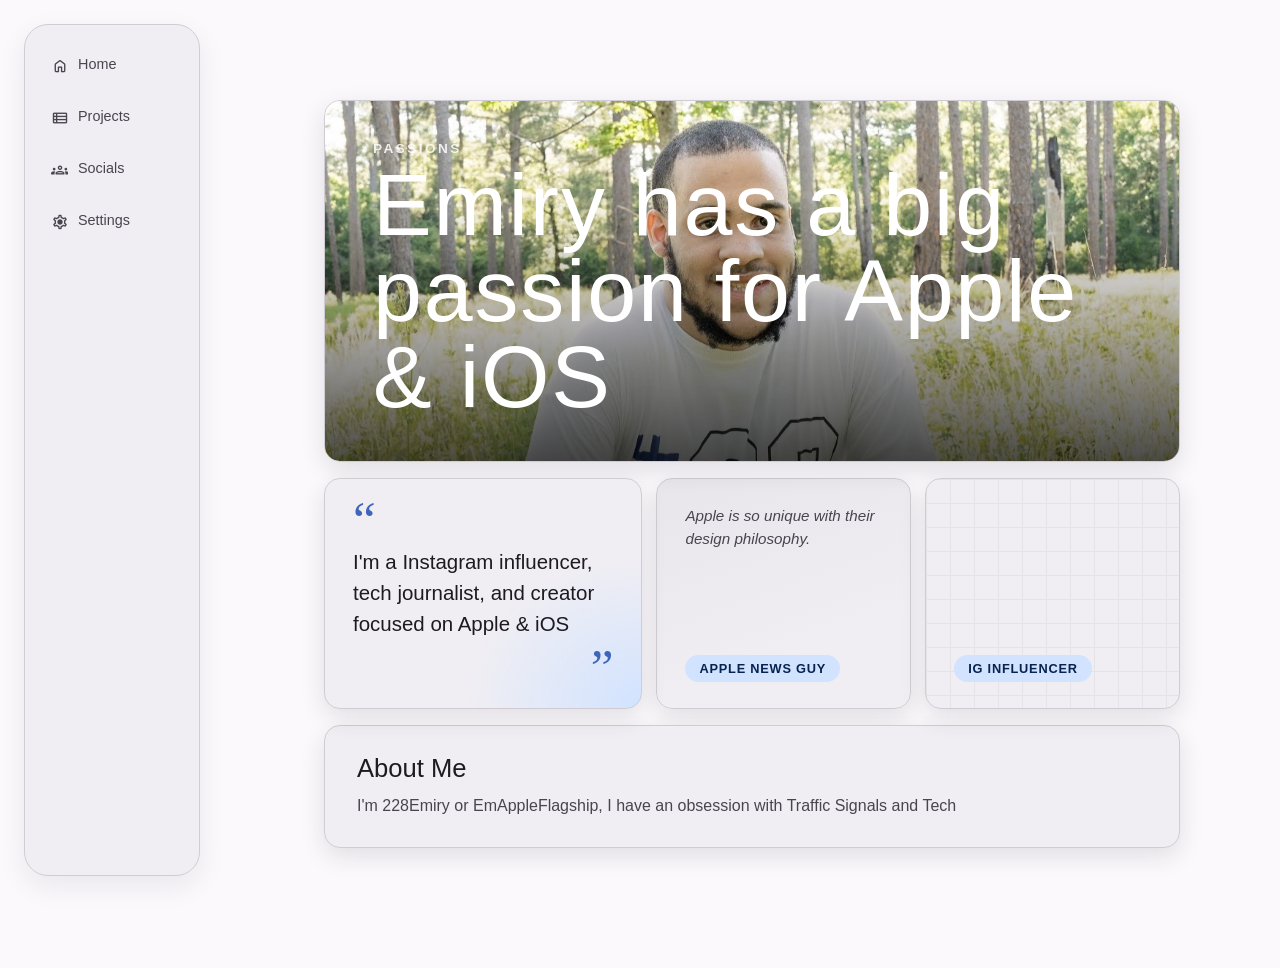
==== index.html @ b6180caa "Add index.html so the root GitHub Pages URL serves the home page" ====
<!DOCTYPE html>
<html lang="en">
<head>
    <meta charset="UTF-8">
    <meta name="viewport" content="width=device-width, initial-scale=1.0">
    <title>Home</title>
    <script>
        /* Apply saved settings before CSS renders to prevent light/dark flash */
        (function () {
            var s = {};
            try { s = JSON.parse(localStorage.getItem('emapple.settings')) || {}; } catch (e) { s = {}; }
            var t = s.theme || 'auto';
            if (t === 'light' || t === 'dark') {
                document.documentElement.setAttribute('data-theme', t);
            } else {
                document.documentElement.setAttribute('data-theme', matchMedia('(prefers-color-scheme: dark)').matches ? 'dark' : 'light');
            }
            if (s.textSize) {
                var m = { small: 85, normal: 100, large: 120 };
                var ts = typeof s.textSize === 'number' ? s.textSize : (m[s.textSize] || 100);
                document.documentElement.style.fontSize = (16 * ts / 100) + 'px';
            }
            if (s.accent) document.documentElement.setAttribute('data-accent', s.accent);
        })();
    </script>
    <link rel="stylesheet" href="Design/design.css">
    <script src="theme.js" defer></script>
    <script src="home.js" defer></script>
</head>
<body>
    <nav class="topbar">
        <a href="main.html" class="active">
            <span class="material-symbols-rounded nav-icon" aria-hidden="true">home</span>
            Home
        </a>
        <a href="projects.html">
            <span class="material-symbols-rounded nav-icon" aria-hidden="true">view_list</span>
            Projects
        </a>
        <a href="socials.html">
            <span class="material-symbols-rounded nav-icon" aria-hidden="true">groups</span>
            Socials
        </a>
        <a href="settings.html">
            <span class="material-symbols-rounded nav-icon" aria-hidden="true">settings</span>
            Settings
        </a>
    </nav>
    <!-- Main Content Area -->
    <main class="main-content">
        <!-- Hero Banner Card -->
        <div class="card hero-card">
            <img class="hero-image" src="Images/Grad.jpeg" alt="Emiry">
            <div class="hero-overlay">
                <span class="greeting">Passions</span>
                <h1>Emiry has a big passion for Apple &amp; iOS</h1>
            </div>
        </div>

        <!-- Bento Grid Middle Row -->
        <div class="bento-row">
            <div class="card quote-card">
                <span class="quote-mark">“</span>
                <p>I'm a Instagram influencer, tech journalist, and creator focused on Apple &amp; iOS</p>
                <span class="quote-mark right">”</span>
            </div>

            <div class="card feature-card">
                <p class="preview-text">Apple is so unique with their design philosophy.</p>
                <span class="tag">Apple News Guy</span>
            </div>

            <div class="card grid-card">
                <div class="grid-background"></div>
                <span class="tag">IG Influencer</span>
            </div>
        </div>

        <!-- About Me Card -->
        <div class="card about-card">
            <h2>About Me</h2>
            <p>I'm 228Emiry or EmAppleFlagship, I have an obsession with Traffic Signals and Tech</p>
        </div>
    </main>
</body>
</html>
---- Design/design.css ----
/* Google Sans font (served from cdnfonts as "Product Sans") */
@import url('https://fonts.googleapis.com/css2?family=Material+Symbols+Rounded:opsz,wght,FILL,GRAD@20..48,400,0,0');

@font-face {
    font-family: 'Google Sans';
    font-style: normal;
    font-weight: 400;
    src: local('Google Sans'), url('https://fonts.cdnfonts.com/s/14955/ProductSans-Regular.woff') format('woff');
}
@font-face {
    font-family: 'Google Sans';
    font-style: normal;
    font-weight: 500;
    src: local('Google Sans'), url('https://fonts.cdnfonts.com/s/14955/ProductSans-Medium.woff') format('woff');
}
@font-face {
    font-family: 'Google Sans';
    font-style: normal;
    font-weight: 700;
    src: local('Google Sans'), url('https://fonts.cdnfonts.com/s/14955/ProductSans-Bold.woff') format('woff');
}

/* Material 3 color tokens */
:root {
    color-scheme: light;
    --md-primary: #424242;
    --md-on-primary: #FFFFFF;
    --md-primary-container: #E0E0E0;
    --md-on-primary-container: #1B1B1B;
    --md-secondary-container: #E8DEF8;
    --md-on-secondary-container: #1D192B;
    --md-background: #FEF7FF;
    --md-on-background: #1D1B20;
    --md-surface: #FEF7FF;
    --md-on-surface: #1D1B20;
    --md-surface-container: #F3EDF7;
    --md-surface-container-high: #ECE6F0;
    --md-on-surface-variant: #49454F;
    --md-outline: #79747E;
    --md-outline-variant: #CAC4D0;
    --md-shadow: 0 2px 6px rgba(0, 0, 0, 0.12);
    --md-topbar-scrolled: rgba(254, 247, 255, 0.72);
}

[data-theme="dark"] {
    color-scheme: dark;
    --md-primary: #C4C4C4;
    --md-on-primary: #1B1B1B;
    --md-primary-container: #3A3A3A;
    --md-on-primary-container: #E0E0E0;
    --md-secondary-container: #4A4458;
    --md-on-secondary-container: #E8DEF8;
    --md-background: #000000; /* AMOLED pure black */
    --md-on-background: #E6E1E5;
    --md-surface: #000000; /* AMOLED pure black */
    --md-on-surface: #E6E1E5;
    --md-surface-container: #0F0F0F;
    --md-surface-container-high: #1C1C1C;
    --md-on-surface-variant: #CAC4D0;
    --md-outline: #938F99;
    --md-outline-variant: #49454F;
    --md-shadow: 0 2px 6px rgba(0, 0, 0, 0.6);
    --md-topbar-scrolled: rgba(0, 0, 0, 0.72);
}

* {
    box-sizing: border-box;
}

body {
    margin: 0;
    min-height: 100vh;
    display: flex;
    flex-direction: column;
    font-family: 'Google Sans', 'Product Sans', 'Segoe UI', Arial, sans-serif;
    background-color: var(--md-background);
    color: var(--md-on-background);
    transition: background-color 0.25s, color 0.25s;
}

/* Top app bar */
.topbar {
    display: flex;
    align-items: center;
    justify-content: center;
    gap: 8px;
    padding: 10px 16px;
    background-color: transparent;
    box-shadow: none;
    position: sticky;
    top: 0;
    z-index: 10;
    transition: background-color 0.25s, box-shadow 0.25s;
}

/* Topbar buttons */
.topbar a {
    display: inline-block;
    padding: 10px 24px;
    border-radius: 999px;
    font-size: 1rem;
    font-weight: 500;
    text-decoration: none;
    color: var(--md-on-surface-variant);
    background-color: transparent;
    transition: background-color 0.2s, color 0.2s;
}

.topbar a:hover {
    background-color: var(--md-surface-container-high);
    color: var(--md-on-surface);
}

.topbar a.active {
    background-color: var(--md-primary-container);
    color: var(--md-on-primary-container);
}

/* Social icon pinned to the top-right of the topbar */
.topbar {
    justify-content: center;
}

.topbar-social {
    margin-left: auto;
    display: flex;
    align-items: center;
    justify-content: center;
    width: 42px;
    height: 42px;
    padding: 0;
}

.topbar-social .social-icon {
    fill: var(--md-on-surface-variant);
    transition: fill 0.2s;
}

.topbar-social:hover .social-icon {
    fill: var(--md-on-surface);
}

.topbar-social:hover {
    background-color: var(--md-surface-container-high);
}

/* Page content */
.content {
    flex: 1;
    display: flex;
    flex-direction: column;
    align-items: center;
    padding: 32px 16px;
}

/* Centered hero pages (e.g. About) */
.content.centered {
    justify-content: center;
}

h1.page-title {
    margin: 0 0 24px;
    font-size: 2.25rem;
    font-weight: 500;
    color: var(--md-on-surface);
    letter-spacing: -0.5px;
}

/* Home hero */
.hero-subtitle {
    margin: 0 0 32px;
    font-size: 1.1rem;
    color: var(--md-on-surface-variant);
    text-align: center;
}

.hero-button {
    display: inline-block;
    padding: 12px 28px;
    border-radius: 999px;
    font-size: 1rem;
    font-weight: 500;
    text-decoration: none;
    color: var(--md-on-primary);
    background-color: var(--md-primary);
    transition: background-color 0.2s, transform 0.2s, box-shadow 0.2s;
}

.hero-button:hover {
    background-color: var(--md-primary-container);
    color: var(--md-on-primary-container);
    transform: translateY(-2px);
    box-shadow: var(--md-shadow);
}

.hero-button:active {
    transform: scale(0.96);
}

/* Project list */
.projects {
    display: grid;
    grid-template-columns: repeat(auto-fill, minmax(300px, 1fr));
    gap: 16px;
    width: 100%;
    max-width: 960px;
}

/* Filter segmented control with sliding highlight */
.filters {
    position: relative;
    display: inline-flex;
    gap: 2px;
    padding: 4px;
    margin-bottom: 24px;
    background-color: var(--md-surface-container-high);
    border-radius: 999px;
}

.filter-slider {
    position: absolute;
    top: 4px;
    bottom: 4px;
    left: 4px;
    width: 0;
    background-color: var(--md-primary-container);
    border-radius: 999px;
    transition: left 0.25s cubic-bezier(0.2, 0, 0, 1), width 0.25s cubic-bezier(0.2, 0, 0, 1);
    will-change: left, width;
}

.filter-btn {
    position: relative;
    z-index: 1;
    border: none;
    background: transparent;
    padding: 8px 18px;
    border-radius: 999px;
    font-family: inherit;
    font-size: 0.9rem;
    font-weight: 500;
    color: var(--md-on-surface-variant);
    cursor: pointer;
    transition: color 0.2s;
}

.filter-btn:hover {
    color: var(--md-on-surface);
}

.filter-btn.active {
    color: var(--md-on-primary-container);
}

.projects-status {
    margin: 0;
    font-size: 1rem;
    color: var(--md-on-surface-variant);
}

.project-card {
    position: relative;
    display: flex;
    flex-direction: column;
    gap: 8px;
    padding: 24px;
    border-radius: 16px;
    background-color: var(--md-surface-container);
    border: 1px solid var(--md-outline-variant);
    text-decoration: none;
    opacity: 0;
    transform-origin: center;
    animation: projectZoomOut 0.6s cubic-bezier(0.16, 1, 0.3, 1) forwards;
    transition: background-color 0.2s, transform 0.2s, box-shadow 0.2s;
}

/* iOS 26 unlock-style zoom out entrance */
@keyframes projectZoomOut {
    from {
        opacity: 0;
        transform: scale(1.35);
        filter: blur(4px);
    }
    to {
        opacity: 1;
        transform: scale(1);
        filter: blur(0);
    }
}

.project-card.loaded {
    animation: none;
    opacity: 1;
}

@media (prefers-reduced-motion: reduce) {
    .project-card {
        animation: none;
        opacity: 1;
    }
}

.project-card:hover {
    background-color: var(--md-surface-container-high);
    transform: translateY(-2px);
    box-shadow: var(--md-shadow);
}

/* Press / click animation */
.project-card:not(.disabled):active {
    transform: scale(0.94);
    box-shadow: none;
    transition: transform 0.12s ease, box-shadow 0.12s ease;
}

.project-card.disabled:hover {
    transform: none;
    box-shadow: none;
    background-color: var(--md-surface-container);
}

.project-card.disabled {
    cursor: not-allowed;
}

.project-card.disabled .disabled-overlay {
    pointer-events: none;
}

.project-name {
    margin: 0;
    font-size: 1.25rem;
    font-weight: 500;
    color: var(--md-primary);
}

.project-desc {
    margin: 0;
    font-size: 0.95rem;
    line-height: 1.5;
    color: var(--md-on-surface-variant);
}

/* Disabled repo (e.g. removed by GitHub): red X + label overlay @ 55% opacity */
.project-card.disabled .disabled-overlay {
    position: absolute;
    inset: 0;
    display: flex;
    flex-direction: column;
    align-items: center;
    justify-content: center;
    gap: 6px;
    background-color: var(--md-surface);
    border-radius: 16px;
    opacity: 0.55;
}

.project-card.disabled .disabled-x {
    font-size: 2.5rem;
    font-weight: 700;
    line-height: 1;
    color: #B3261E; /* Material 3 error red */
}

.project-card.disabled .disabled-text {
    font-size: 1rem;
    font-weight: 500;
    color: #B3261E;
}

/* Editorial portfolio layer */
:root {
    --md-background: #fbf9fc;
    --md-surface: #fbf9fc;
    --md-surface-container: #f0eef3;
    --md-surface-container-high: #e8e6eb;
    --md-primary-container: #dce9ff;
    --md-on-primary-container: #071c35;
    --md-outline-variant: #d0ccd4;
    --md-shadow: 0 8px 24px rgba(36, 31, 45, 0.12);
}

[data-theme="dark"] {
    --md-background: #121113;
    --md-surface: #121113;
    --md-surface-container: #1e1c20;
    --md-surface-container-high: #29272b;
    --md-primary-container: #273a55;
    --md-on-primary-container: #dce9ff;
    --md-outline-variant: #49454d;
    --md-shadow: 0 8px 24px rgba(0, 0, 0, 0.35);
}

html { scroll-behavior: smooth; }
body { background: var(--md-background); }
body::before {
    content: '';
    position: fixed;
    inset: 0;
    pointer-events: none;
    opacity: .3;
    background-image: radial-gradient(var(--md-outline-variant) .7px, transparent .7px);
    background-size: 22px 22px;
    mask-image: linear-gradient(to bottom, #000, transparent 72%);
}

.topbar {
    position: fixed;
    left: 24px;
    top: 24px;
    bottom: 24px;
    z-index: 10;
    display: flex;
    flex-direction: column;
    align-items: stretch;
    justify-content: flex-start;
    width: 176px;
    margin: 0;
    padding: 18px 12px;
    border: 1px solid var(--md-outline-variant);
    border-radius: 24px;
    background: var(--md-surface-container);
    box-shadow: 0 10px 28px rgba(36, 31, 45, .08);
}
.topbar a { display: inline-flex; align-items: center; width: 100%; min-height: 44px; justify-content: flex-start; gap: 10px; padding: 11px 14px; border-radius: 14px; font-size: .9rem; line-height: 1.2; transition: transform .2s, background-color .2s, color .2s; }
.topbar a:hover { transform: translateX(2px); }
.topbar a.active { font-weight: 700; }
.nav-icon { flex-shrink: 0; fill: currentColor; }
.nav-icon, .social-icon { width: 17px; height: 17px; }
.topbar-social {
    display: none;
    margin-top: auto;
    width: 100%;
    background: transparent;
    border: none;
    box-shadow: none;
}
.topbar-social .social-label { color: var(--md-on-surface-variant); font-size: .9rem; font-weight: 500; }
.material-symbols-rounded {
    overflow: hidden;
    font-family: 'Material Symbols Rounded';
    font-size: 18px;
    font-weight: 400;
    line-height: 1;
}

.content {
    position: relative;
    z-index: 1;
    width: min(1080px, 100%);
    margin: 0 auto;
    padding: 100px 0 120px 224px;
}
.content.centered { min-height: calc(100vh - 80px); }
.page-title {
    max-width: 880px;
    font-size: clamp(3.5rem, 10vw, 8.5rem);
    line-height: .94;
    letter-spacing: .03em;
}
.eyebrow { margin: 0 0 18px; color: var(--md-on-surface-variant); font-size: .78rem; font-weight: 700; letter-spacing: .18em; text-transform: uppercase; }
.intro-grid { display: grid; grid-template-columns: 1.1fr .9fr; gap: 80px; align-items: end; }
.intro-note { padding-bottom: 8px; border-bottom: 1px solid var(--md-outline-variant); color: var(--md-on-surface-variant); line-height: 1.6; }
.section { margin-top: 130px; }
.section-heading { margin: 0 0 28px; font-size: clamp(2rem, 4vw, 3.25rem); line-height: 1.08; letter-spacing: .02em; }
.hero-subtitle { max-width: 570px; margin: 28px 0 34px; font-size: clamp(1.1rem, 2vw, 1.35rem); line-height: 1.5; }
.hero-button::after, .section-link::after { content: '->'; margin-left: 9px; }
.projects { grid-template-columns: repeat(2, minmax(0, 1fr)); gap: 14px; }
.project-card { min-height: 190px; padding: 25px; border-radius: 16px; animation-name: portfolioReveal; }
.project-name { margin-top: auto; color: var(--md-on-surface); }
@keyframes portfolioReveal { from { opacity: 0; transform: translateY(18px); } to { opacity: 1; transform: translateY(0); } }

@media (max-width: 700px) {
    .topbar {
        position: sticky;
        left: auto;
        top: 10px;
        bottom: auto;
        flex-direction: row;
        align-items: center;
        width: fit-content;
        margin: 10px auto 0;
        padding: 5px;
        border-color: transparent;
        border-radius: 999px;
        background: transparent;
        box-shadow: none;
        transform: none;
    }
    .topbar::before { display: none; }
    .topbar a { width: auto; min-height: 40px; justify-content: center; padding-inline: 13px; font-size: .82rem; }
    .topbar-social { display: none; }
    .content { width: min(100% - 28px, 1080px); margin: 0 auto; padding: 76px 0 0; }
    .intro-grid, .projects { grid-template-columns: 1fr; gap: 16px; }
    .section { margin-top: 92px; }
}

/* Socials page */
.socials {
    display: grid;
    grid-template-columns: repeat(2, minmax(0, 1fr));
    gap: 14px;
    width: 100%;
    max-width: 880px;
    margin-top: 44px;
}

.social-card {
    display: flex;
    align-items: center;
    gap: 18px;
    padding: 20px 24px;
    border-radius: 16px;
    background-color: var(--md-surface-container);
    border: 1px solid var(--md-outline-variant);
    text-decoration: none;
    color: inherit;
    opacity: 0;
    transition: background-color 0.2s, transform 0.2s, box-shadow 0.2s;
}

.social-card.is-visible {
    animation: socialReveal 0.7s cubic-bezier(0.16, 1, 0.3, 1) backwards;
    animation-delay: var(--reveal-delay, 0ms);
}

.social-card.is-visible.loaded {
    animation: none;
    opacity: 1;
    transform: none;
}

@keyframes socialReveal {
    from {
        opacity: 0;
        transform: translateY(26px) scale(0.97);
    }
    to {
        opacity: 1;
        transform: translateY(0) scale(1);
    }
}

.social-card:hover {
    background-color: var(--md-surface-container-high);
    transform: translateY(-2px);
    box-shadow: var(--md-shadow);
}

.social-card-icon {
    display: inline-flex;
    align-items: center;
    justify-content: center;
    width: 52px;
    height: 52px;
    flex-shrink: 0;
    border-radius: 50%;
    background-color: var(--md-surface-container-high);
    color: var(--md-on-surface-variant);
    transition: color 0.2s, background-color 0.2s;
}

.social-card:hover .social-card-icon {
    background-color: var(--md-primary-container);
    color: var(--md-on-primary-container);
}

.social-card-icon svg {
    width: 26px;
    height: 26px;
    fill: currentColor;
}

.social-card-icon .material-symbols-rounded {
    font-size: 28px;
    width: auto;
    height: auto;
    overflow: visible;
}

.social-card-text {
    display: flex;
    flex-direction: column;
    gap: 2px;
    min-width: 0;
}

.social-card-name {
    font-size: 1.05rem;
    font-weight: 700;
    color: var(--md-on-surface);
    letter-spacing: 0.01em;
}

.social-card-handle {
    font-size: 0.9rem;
    color: var(--md-on-surface-variant);
    white-space: nowrap;
    overflow: hidden;
    text-overflow: ellipsis;
}

@media (max-width: 700px) {
    .socials {
        grid-template-columns: 1fr;
        margin-top: 28px;
    }
}

@media (prefers-reduced-motion: reduce) {
    .social-card {
        opacity: 1;
        transform: none;
        animation: none !important;
    }
}

/* Brand-colored icon hovers */
:root {
    --brand-x: #000000;
    --brand-tiktok: #010101;
    --brand-threads: #000000;
    --brand-snapchat: #FFFC00;
    --brand-email: #EA4335;
}

[data-theme="dark"] {
    --brand-x: #FFFFFF;
    --brand-tiktok: #FFFFFF;
    --brand-threads: #FFFFFF;
}

.social-card-icon svg {
    transition: fill 0.3s;
}

.social-card:hover .social-card-icon svg.brand-instagram {
    fill: url(#igBrand);
}

.social-card:hover .social-card-icon svg.brand-tiktok {
    fill: var(--brand-tiktok);
}

.social-card:hover .social-card-icon svg.brand-x {
    fill: var(--brand-x);
}

.social-card:hover .social-card-icon svg.brand-threads {
    fill: var(--brand-threads);
}

.social-card:hover .social-card-icon svg.brand-snapchat {
    fill: var(--brand-snapchat);
}

.social-card:hover .social-card-icon .brand-email {
    color: var(--brand-email);
}

/* Text size scaling (root font-size drives all rem values) */

/* Text size slider (settings page) */
.text-size-row {
    display: flex;
    align-items: center;
    gap: 14px;
    margin-top: 4px;
}

.text-size-slider {
    flex: 1;
    accent-color: var(--md-primary);
    cursor: pointer;
}

.text-size-label {
    font-weight: 500;
    line-height: 1;
    color: var(--md-on-surface-variant);
    user-select: none;
}

.text-size-label.size-small {
    font-size: 0.85rem;
}

.text-size-label.size-large {
    font-size: 1.5rem;
}

.text-size-value {
    margin: 0;
    font-size: 0.85rem;
    font-weight: 500;
    color: var(--md-on-surface-variant);
    text-align: right;
}

/* Accent color palettes (Material 3 style light/dark pairs) */
[data-accent="blue"] {
    --md-primary: #3D66BB;
    --md-primary-container: #D1E3FF;
    --md-on-primary-container: #07234F;
    --md-secondary-container: #D1E3FF;
    --md-on-secondary-container: #07234F;
}
[data-accent="blue"][data-theme="dark"] {
    --md-primary: #93C7FF;
    --md-primary-container: #1E466F;
    --md-on-primary-container: #D7E7FF;
    --md-secondary-container: #1E466F;
    --md-on-secondary-container: #D7E7FF;
}

[data-accent="purple"] {
    --md-primary: #6B4FA0;
    --md-primary-container: #E7DDF6;
    --md-on-primary-container: #241A37;
    --md-secondary-container: #E7DDF6;
    --md-on-secondary-container: #241A37;
}
[data-accent="purple"][data-theme="dark"] {
    --md-primary: #C9B5F0;
    --md-primary-container: #33244E;
    --md-on-primary-container: #E7DDF6;
    --md-secondary-container: #33244E;
    --md-on-secondary-container: #E7DDF6;
}

[data-accent="green"] {
    --md-primary: #2F7D4C;
    --md-primary-container: #CFE8D9;
    --md-on-primary-container: #0F2C1A;
    --md-secondary-container: #CFE8D9;
    --md-on-secondary-container: #0F2C1A;
}
[data-accent="green"][data-theme="dark"] {
    --md-primary: #90D7AE;
    --md-primary-container: #1F5836;
    --md-on-primary-container: #C8EDD6;
    --md-secondary-container: #1F5836;
    --md-on-secondary-container: #C8EDD6;
}

[data-accent="orange"] {
    --md-primary: #A84E0E;
    --md-primary-container: #FFDBBF;
    --md-on-primary-container: #3A1D04;
    --md-secondary-container: #FFDBBF;
    --md-on-secondary-container: #3A1D04;
}
[data-accent="orange"][data-theme="dark"] {
    --md-primary: #FFB488;
    --md-primary-container: #5C2A02;
    --md-on-primary-container: #FFDCC6;
    --md-secondary-container: #5C2A02;
    --md-on-secondary-container: #FFDCC6;
}

[data-accent="pink"] {
    --md-primary: #BA2D6B;
    --md-primary-container: #FFD8E6;
    --md-on-primary-container: #3E0020;
    --md-secondary-container: #FFD8E6;
    --md-on-secondary-container: #3E0020;
}
[data-accent="pink"][data-theme="dark"] {
    --md-primary: #FF9FC0;
    --md-primary-container: #5C0F36;
    --md-on-primary-container: #FFD9E4;
    --md-secondary-container: #5C0F36;
    --md-on-secondary-container: #FFD9E4;
}

[data-accent="red"] {
    --md-primary: #B3261E;
    --md-primary-container: #FFDAD6;
    --md-on-primary-container: #410002;
    --md-secondary-container: #FFDAD6;
    --md-on-secondary-container: #410002;
}
[data-accent="red"][data-theme="dark"] {
    --md-primary: #FFB4AB;
    --md-primary-container: #93000A;
    --md-on-primary-container: #FFDAD6;
    --md-secondary-container: #93000A;
    --md-on-secondary-container: #FFDAD6;
}

/* Settings page */
.settings {
    display: flex;
    flex-direction: column;
    gap: 16px;
    width: 100%;
    max-width: 640px;
    margin-top: 44px;
}

.settings-card {
    display: flex;
    flex-direction: column;
    gap: 10px;
    padding: 24px;
    border-radius: 16px;
    background-color: var(--md-surface-container);
    border: 1px solid var(--md-outline-variant);
}

.setting-label {
    margin: 0;
    font-size: 1.05rem;
    font-weight: 700;
    color: var(--md-on-surface);
}

.setting-desc {
    margin: 0;
    font-size: 0.9rem;
    color: var(--md-on-surface-variant);
}

.option-row {
    display: flex;
    flex-wrap: wrap;
    gap: 8px;
}

.option-btn {
    border: 1px solid var(--md-outline-variant);
    background: transparent;
    padding: 9px 18px;
    border-radius: 999px;
    font-family: inherit;
    font-size: 0.95rem;
    font-weight: 500;
    color: var(--md-on-surface-variant);
    cursor: pointer;
    transition: background-color 0.2s, color 0.2s, border-color 0.2s;
}

.option-btn:hover {
    color: var(--md-on-surface);
}

.option-btn.active {
    background: var(--md-primary-container);
    border-color: transparent;
    color: var(--md-on-primary-container);
}

.accent-swatches {
    display: flex;
    gap: 14px;
}

.accent-swatch {
    width: 42px;
    height: 42px;
    border-radius: 50%;
    border: 2px solid transparent;
    padding: 0;
    cursor: pointer;
    transition: transform 0.15s, box-shadow 0.15s;
}

.accent-swatch:hover {
    transform: translateY(-2px);
}

.accent-swatch.active {
    box-shadow: 0 0 0 2px var(--md-background), 0 0 0 5px var(--md-primary);
}

/* ---------- Home: bento layout (main.html) ---------- */
/* Mirrors .content so the page stays centered next to the sidebar */
.main-content {
    position: relative;
    z-index: 1;
    width: min(1080px, 100%);
    margin: 0 auto;
    padding: 100px 0 120px 224px;
    display: flex;
    flex-direction: column;
    gap: 16px;
}

.card {
    background-color: var(--md-surface-container);
    border: 1px solid var(--md-outline-variant);
    border-radius: 16px;
    box-shadow: var(--md-shadow);
}

/* Entrance animation (mirrors project-card) */
.main-content > .card,
.main-content .bento-row > .card,
.settings > .settings-card {
    opacity: 0;
    transform-origin: center;
    animation: cardZoomOut 0.6s cubic-bezier(0.16, 1, 0.3, 1) forwards;
}

.main-content > .card.loaded,
.main-content .bento-row > .card.loaded,
.settings > .settings-card.loaded {
    animation: none;
    opacity: 1;
}

@keyframes cardZoomOut {
    from {
        opacity: 0;
        transform: scale(1.35);
        filter: blur(4px);
    }
    to {
        opacity: 1;
        transform: scale(1);
        filter: blur(0);
    }
}

@media (prefers-reduced-motion: reduce) {
    .main-content > .card,
    .main-content .bento-row > .card,
    .settings > .settings-card {
        animation: none;
        opacity: 1;
    }
}

/* Hero banner card */
.hero-card {
    position: relative;
    overflow: hidden;
    min-height: 360px;
    display: flex;
    align-items: flex-end;
    background:
        radial-gradient(120% 160% at 85% -20%, var(--md-primary-container) 0%, transparent 60%),
        linear-gradient(135deg, var(--md-surface-container-high), var(--md-surface-container));
}

.hero-image {
    position: absolute;
    inset: 0;
    width: 100%;
    height: 100%;
    object-fit: cover;
    object-position: center;
}

/* Scrim so the overlay text stays readable over the photo */
.hero-card::after {
    content: '';
    position: absolute;
    inset: 0;
    background: linear-gradient(to top, rgba(0, 0, 0, 0.7) 0%, rgba(0, 0, 0, 0.25) 45%, transparent 75%);
    pointer-events: none;
}

.hero-overlay {
    position: relative;
    z-index: 1;
    width: 100%;
    display: flex;
    flex-direction: column;
    gap: 6px;
    padding: 40px 48px;
}

.greeting {
    font-size: 0.85rem;
    font-weight: 700;
    letter-spacing: 0.18em;
    text-transform: uppercase;
    color: rgba(255, 255, 255, 0.85);
}

.hero-overlay h1 {
    margin: 0;
    font-size: clamp(2.8rem, 7vw, 5.5rem);
    font-weight: 500;
    line-height: 0.98;
    letter-spacing: 0.02em;
    color: #FFFFFF;
}

.subtitle {
    margin: 8px 0 0;
    font-size: clamp(1.1rem, 2vw, 1.4rem);
    color: rgba(255, 255, 255, 0.85);
}

/* Bento middle row */
.bento-row {
    display: grid;
    grid-template-columns: 1.25fr 1fr 1fr;
    gap: 14px;
}

.bento-row .card {
    display: flex;
    flex-direction: column;
    gap: 12px;
    min-height: 200px;
    padding: 26px 28px;
}

/* Quote card */
.quote-card {
    position: relative;
    justify-content: space-between;
    background:
        radial-gradient(100% 120% at 100% 100%, var(--md-secondary-container) 0%, transparent 55%),
        var(--md-surface-container);
}

.quote-card p {
    margin: 0;
    font-size: clamp(1.05rem, 1.6vw, 1.3rem);
    line-height: 1.5;
    color: var(--md-on-surface);
}

.quote-mark {
    font-family: Georgia, 'Times New Roman', serif;
    font-size: 3.2rem;
    line-height: 0.6;
    color: var(--md-primary);
    user-select: none;
}

.quote-mark.right {
    align-self: flex-end;
}

/* Feature card */
.feature-card {
    justify-content: space-between;
    background:
        linear-gradient(160deg, var(--md-surface-container-high) 0%, var(--md-surface-container) 70%);
}

.preview-text {
    margin: 0;
    font-size: 0.95rem;
    line-height: 1.5;
    font-style: italic;
    color: var(--md-on-surface-variant);
    overflow: hidden;
    display: -webkit-box;
    -webkit-line-clamp: 3;
    -webkit-box-orient: vertical;
}

/* Grid (pattern) card */
.grid-card {
    position: relative;
    justify-content: flex-end;
    overflow: hidden;
}

.grid-background {
    position: absolute;
    inset: 0;
    opacity: 0.35;
    background-image:
        linear-gradient(var(--md-outline-variant) 1px, transparent 1px),
        linear-gradient(90deg, var(--md-outline-variant) 1px, transparent 1px);
    background-size: 24px 24px;
    transition: opacity 0.2s;
}

.grid-card:hover .grid-background {
    opacity: 0.55;
}

.grid-card .tag {
    position: relative;
    z-index: 1;
}

/* Tag pill */
.tag {
    align-self: flex-start;
    padding: 6px 14px;
    border-radius: 999px;
    font-size: 0.8rem;
    font-weight: 700;
    letter-spacing: 0.06em;
    text-transform: uppercase;
    color: var(--md-on-primary-container);
    background-color: var(--md-primary-container);
}

/* About card */
.about-card {
    display: flex;
    flex-direction: column;
    gap: 10px;
    padding: 28px 32px;
}

.about-card h2 {
    margin: 0;
    font-size: 1.6rem;
    font-weight: 500;
    color: var(--md-on-surface);
}

.about-card p {
    margin: 0;
    font-size: 1rem;
    line-height: 1.6;
    color: var(--md-on-surface-variant);
    max-width: 720px;
}

/* Hover lift for all cards */
.card {
    transition: transform 0.2s, box-shadow 0.2s, background-color 0.2s;
}

.card:hover {
    transform: translateY(-2px);
    box-shadow: var(--md-shadow);
}

@media (max-width: 700px) {
    .main-content {
        width: min(100% - 28px, 1080px);
        margin: 0 auto;
        padding: 76px 0 0;
    }

    .bento-row {
        grid-template-columns: 1fr;
    }

    .hero-overlay {
        padding: 32px 28px;
    }
}

/* ---------- "In Development" notice banner ---------- */
.dev-banner {
    position: fixed;
    top: 0;
    left: 0;
    right: 0;
    z-index: 20;
    padding: 9px 16px;
    text-align: center;
    font-size: 0.75rem;
    font-weight: 700;
    letter-spacing: 0.2em;
    text-transform: uppercase;
    color: var(--md-on-primary-container);
    background-color: var(--md-primary-container);
    border-bottom: 1px solid var(--md-outline-variant);
}

/* Sidebar layout: banner spans only the content area so it clears the fixed sidebar */
@media (min-width: 701px) {
    .dev-banner {
        left: 224px;
        border-left: 1px solid var(--md-outline-variant);
        border-bottom-left-radius: 12px;
    }
}

/* Mobile: banner sits above the sticky pill nav */
@media (max-width: 700px) {
    .dev-banner {
        position: relative;
    }

    .topbar {
        top: 10px;
    }
}
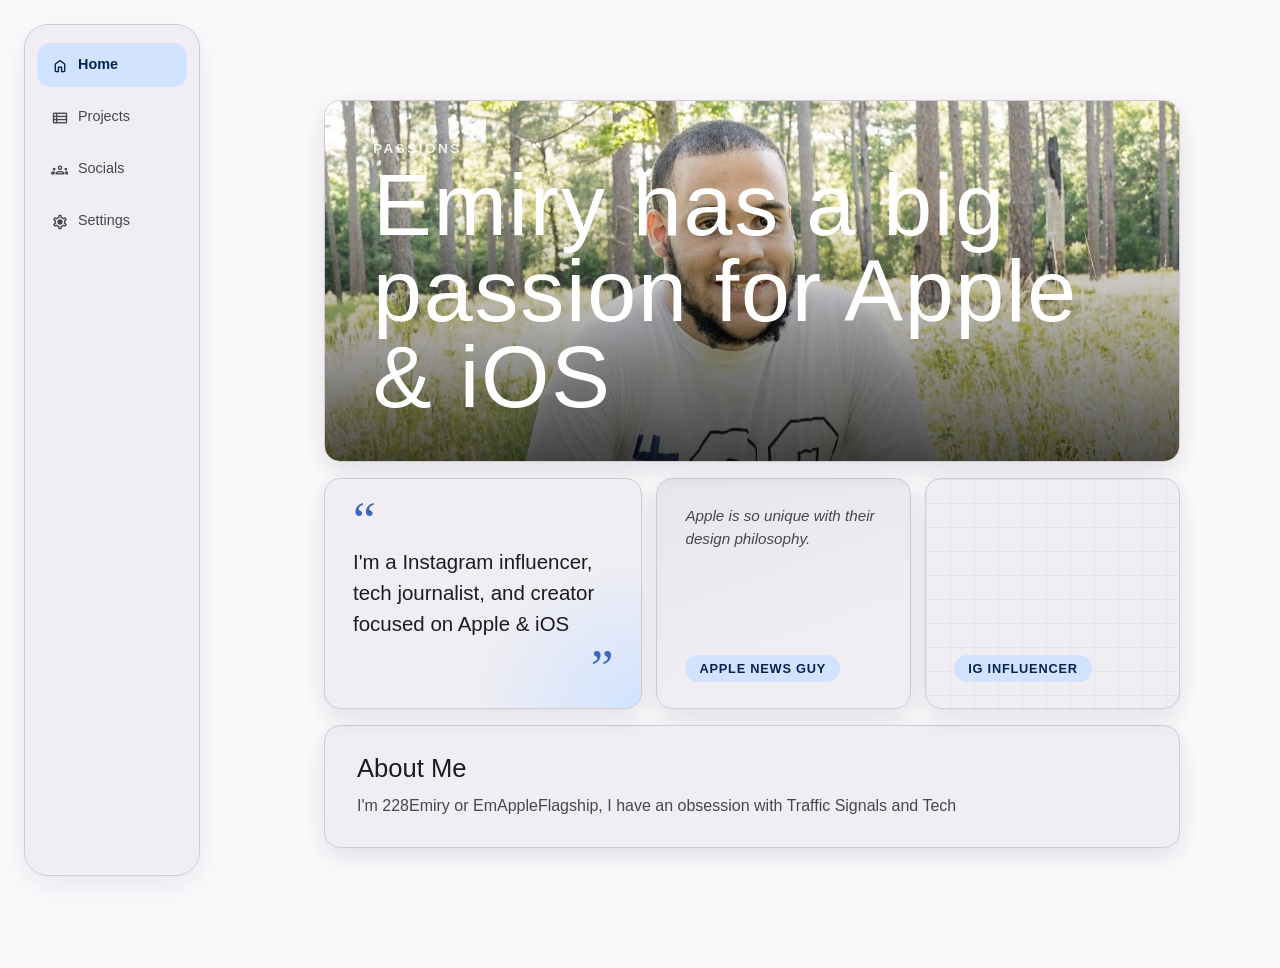
==== commit 16745e68: "Replace main.html with index.html as the home page and update all nav links" ====
--- a/index.html
+++ b/index.html
@@ -29,7 +29,7 @@
 </head>
 <body>
     <nav class="topbar">
-        <a href="main.html" class="active">
+        <a href="index.html" class="active">
             <span class="material-symbols-rounded nav-icon" aria-hidden="true">home</span>
             Home
         </a>
--- a/Design/design.css
+++ b/Design/design.css
@@ -873,7 +873,7 @@
     box-shadow: 0 0 0 2px var(--md-background), 0 0 0 5px var(--md-primary);
 }
 
-/* ---------- Home: bento layout (main.html) ---------- */
+/* ---------- Home: bento layout (index.html) ---------- */
 /* Mirrors .content so the page stays centered next to the sidebar */
 .main-content {
     position: relative;
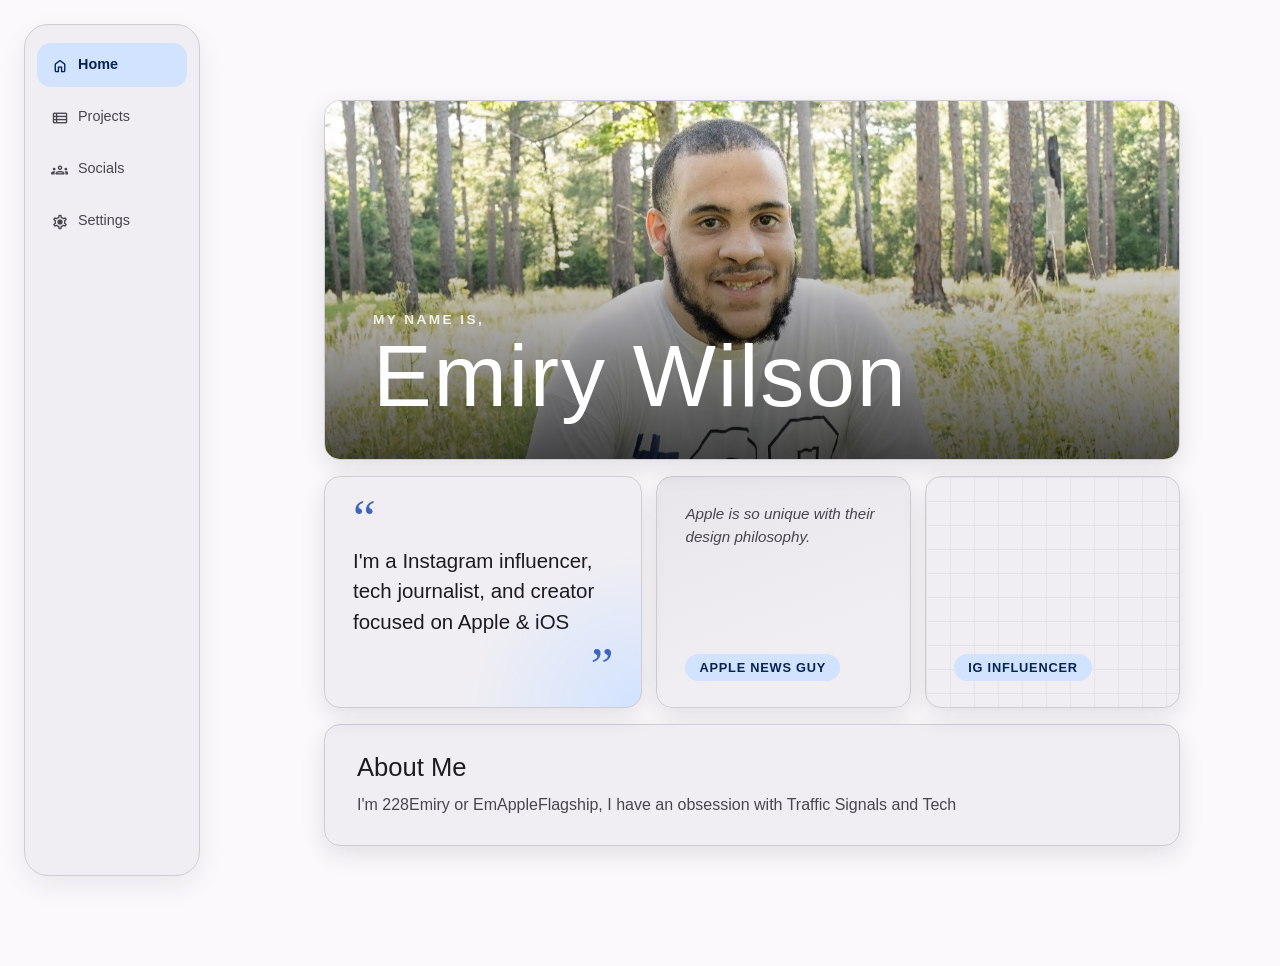
==== commit bc11404b: "Update home hero to name intro" ====
--- a/index.html
+++ b/index.html
@@ -52,8 +52,8 @@
         <div class="card hero-card">
             <img class="hero-image" src="Images/Grad.jpeg" alt="Emiry">
             <div class="hero-overlay">
-                <span class="greeting">Passions</span>
-                <h1>Emiry has a big passion for Apple &amp; iOS</h1>
+                <span class="greeting">My Name Is,</span>
+                <h1>Emiry Wilson</h1>
             </div>
         </div>
 
